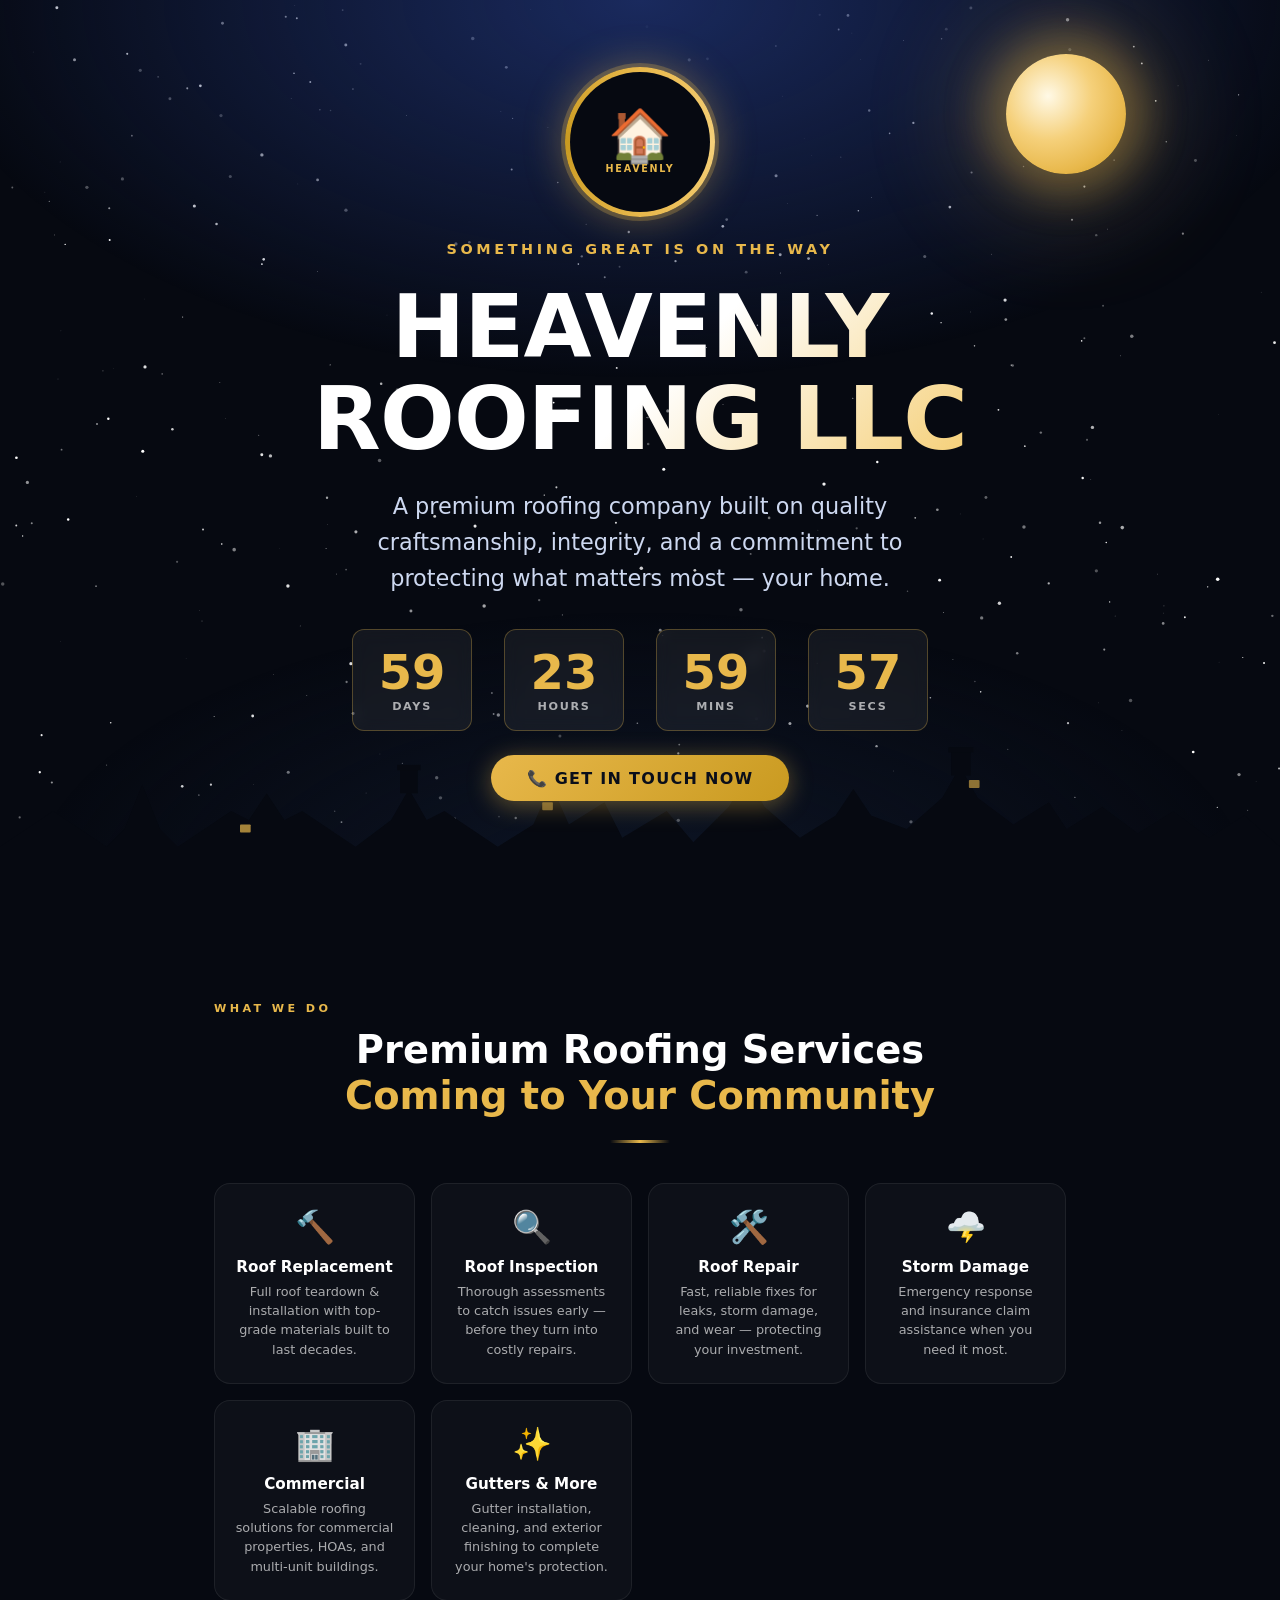
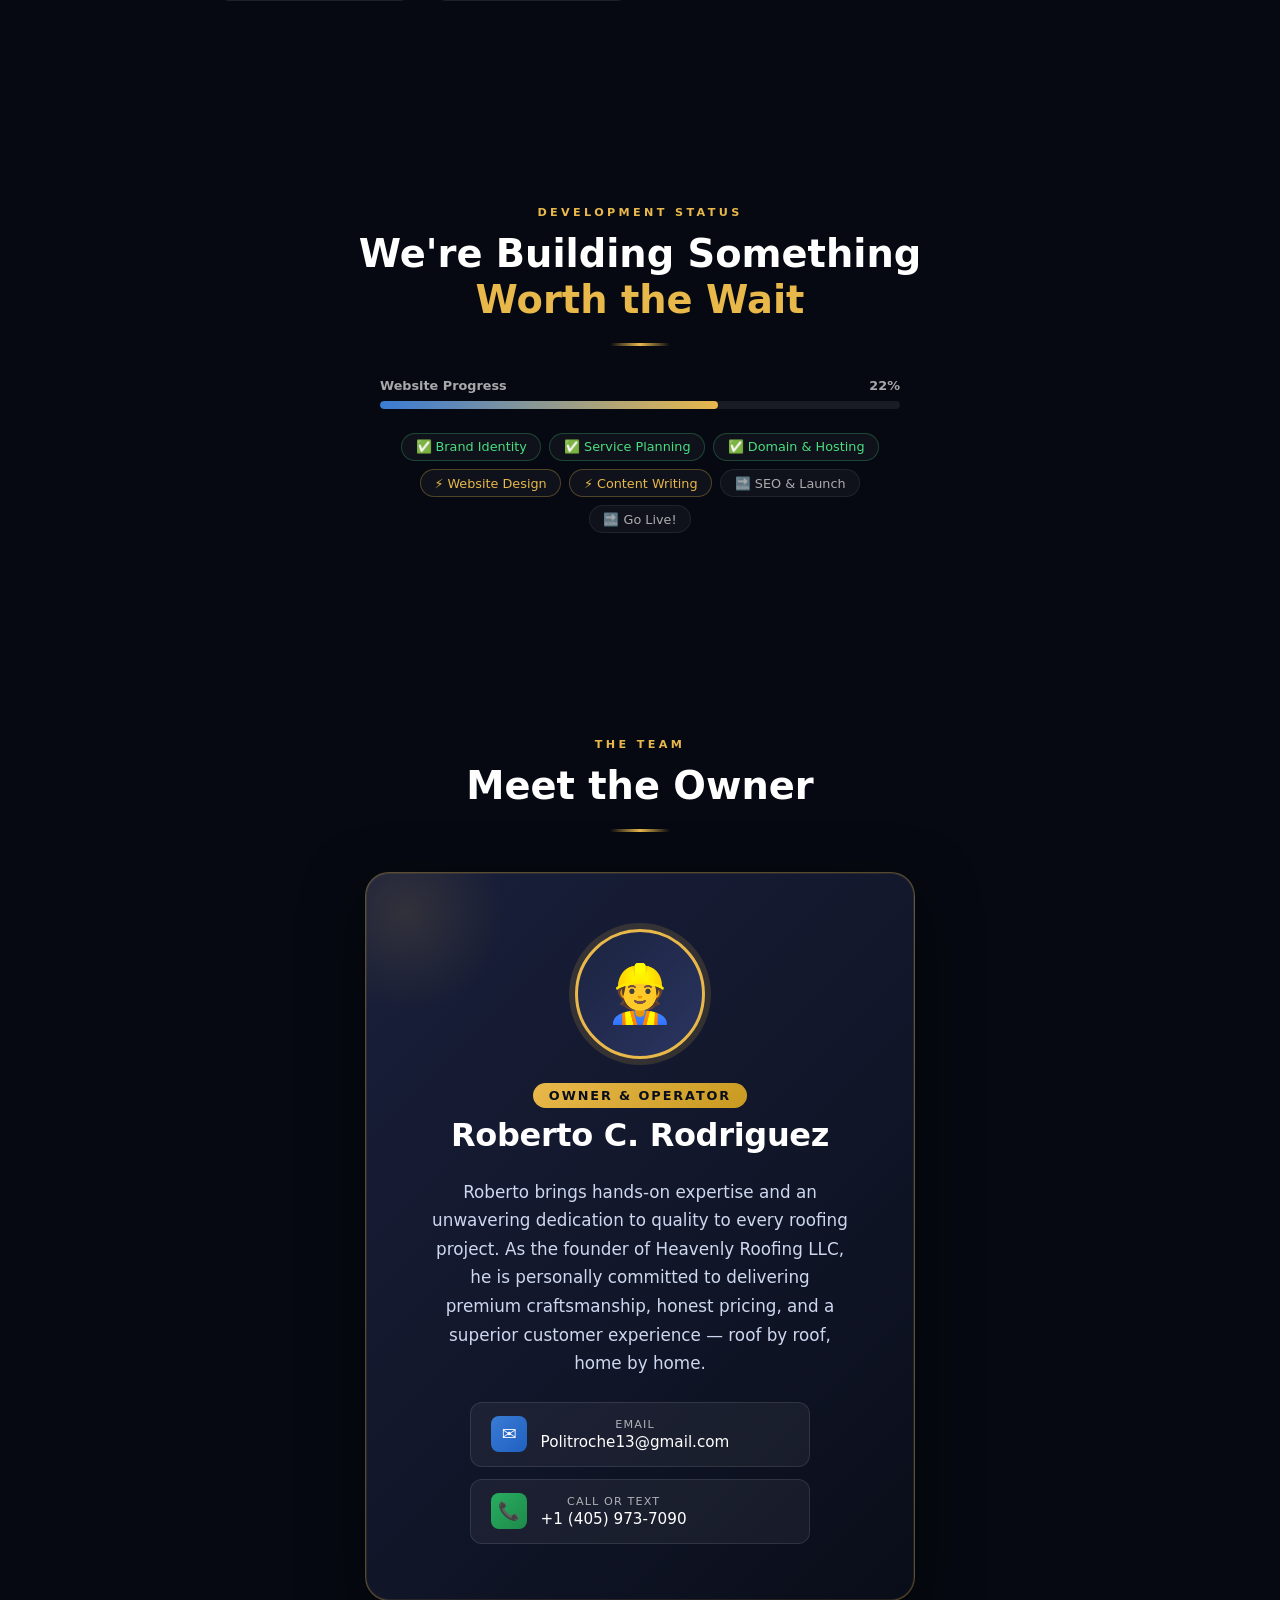
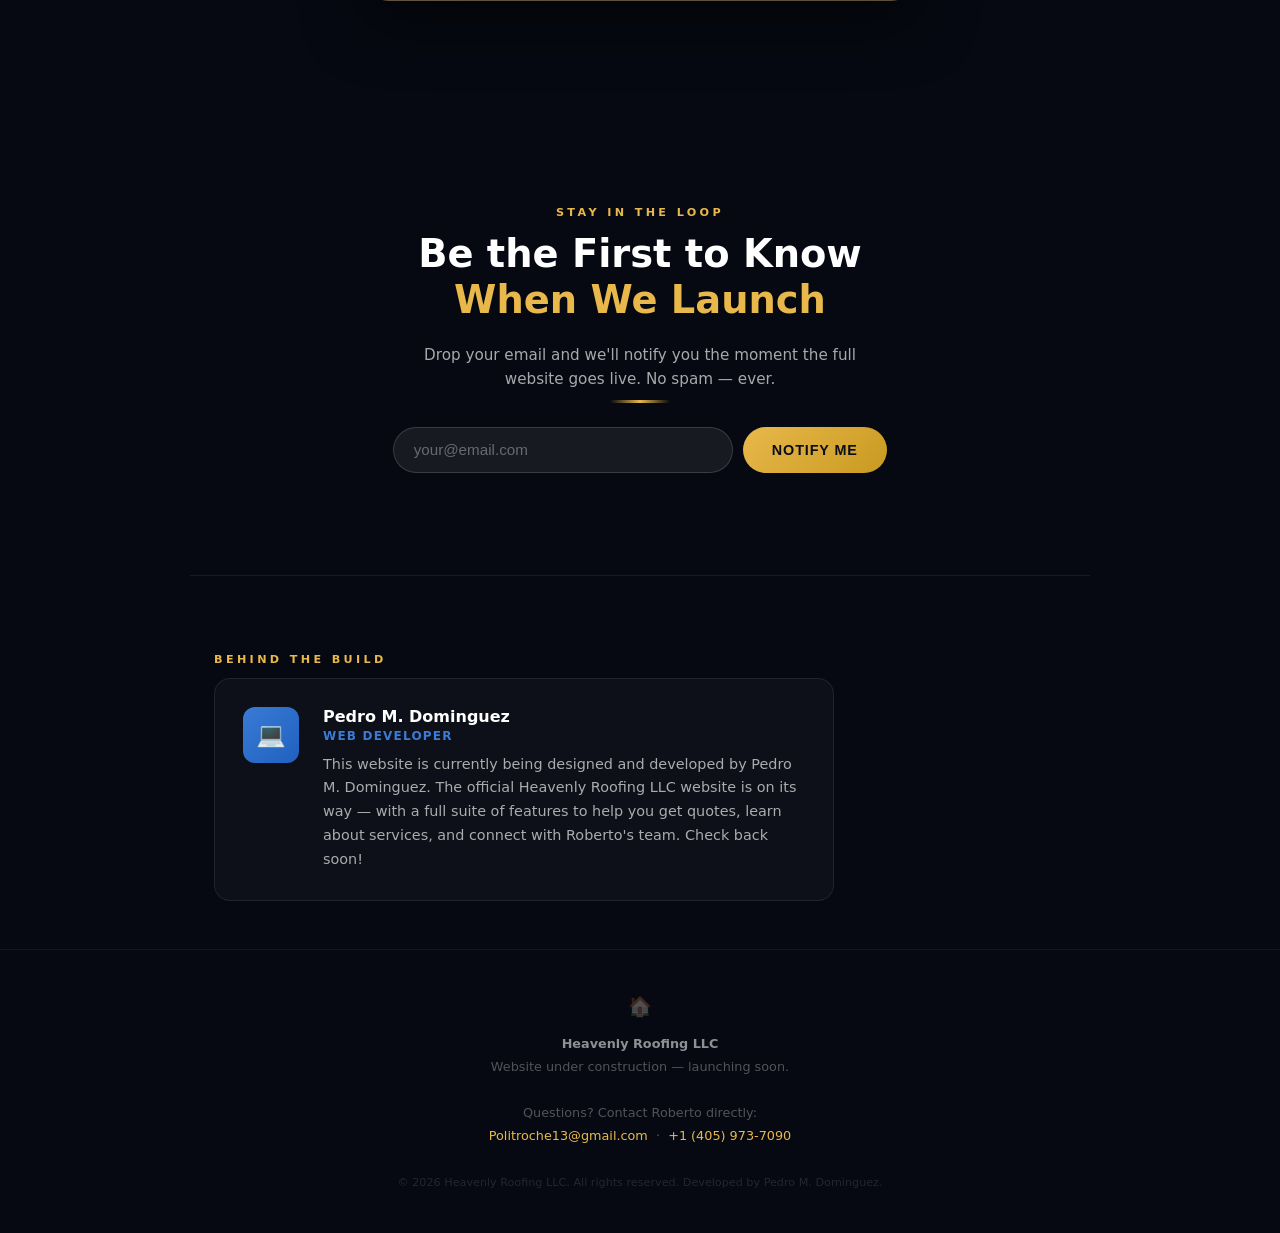
==== teaser.html @ e28bc91e "one person, one paradigm shift" ====
<!DOCTYPE html>
<html lang="en">
<head>
  <meta charset="UTF-8" />
  <meta name="viewport" content="width=device-width, initial-scale=1.0" />
  <title>Heavenly Roofing LLC — Coming Soon</title>
  <style>
    /* ── Reset & Base ─────────────────────────────── */
    *, *::before, *::after { box-sizing: border-box; margin: 0; padding: 0; }
    :root {
      --sky:    #0a0e1a;
      --deep:   #060911;
      --gold:   #e8b84b;
      --gold2:  #f5d07a;
      --slate:  #1c2340;
      --cloud:  #cdd8f0;
      --white:  #ffffff;
      --dim:    rgba(255,255,255,0.65);
      --accent: #3a7bd5;
    }
    html { scroll-behavior: smooth; }
    body {
      font-family: 'Segoe UI', system-ui, -apple-system, sans-serif;
      background: var(--deep);
      color: var(--white);
      min-height: 100vh;
      overflow-x: hidden;
    }

    /* ── Stars ────────────────────────────────────── */
    #stars-canvas {
      position: fixed;
      inset: 0;
      z-index: 0;
      pointer-events: none;
    }

    /* ── Layout Wrapper ───────────────────────────── */
    .page {
      position: relative;
      z-index: 1;
    }

    /* ── Hero ─────────────────────────────────────── */
    .hero {
      min-height: 100svh;
      display: flex;
      flex-direction: column;
      align-items: center;
      justify-content: center;
      text-align: center;
      padding: 2rem 1.5rem 4rem;
      position: relative;
      overflow: hidden;
    }

    /* Sky gradient */
    .hero::before {
      content: '';
      position: absolute;
      inset: 0;
      background: radial-gradient(ellipse 80% 60% at 50% 0%, #1a2a5e 0%, transparent 70%),
                  radial-gradient(ellipse 60% 40% at 50% 100%, #0d1526 0%, transparent 80%);
      z-index: 0;
    }

    /* Moon glow */
    .moon {
      position: absolute;
      top: 6%;
      right: 12%;
      width: clamp(70px, 10vw, 120px);
      aspect-ratio: 1;
      border-radius: 50%;
      background: radial-gradient(circle at 35% 35%, #fff9e6, #f5d07a 40%, #e8b84b 70%, #c99a20);
      box-shadow: 0 0 40px 20px rgba(232,184,75,0.35), 0 0 100px 50px rgba(232,184,75,0.15);
      animation: moonPulse 6s ease-in-out infinite;
      z-index: 1;
    }
    @keyframes moonPulse {
      0%,100% { box-shadow: 0 0 40px 20px rgba(232,184,75,0.35), 0 0 100px 50px rgba(232,184,75,0.12); }
      50%      { box-shadow: 0 0 55px 28px rgba(232,184,75,0.50), 0 0 130px 65px rgba(232,184,75,0.20); }
    }

    /* Roof silhouette at bottom of hero */
    .roofscape {
      position: absolute;
      bottom: 0;
      left: 0;
      width: 100%;
      z-index: 1;
      line-height: 0;
    }
    .roofscape svg { width: 100%; height: auto; display: block; }

    /* Hero content */
    .hero-content {
      position: relative;
      z-index: 2;
      display: flex;
      flex-direction: column;
      align-items: center;
      gap: 1.5rem;
      max-width: 800px;
    }

    /* Logo badge */
    .logo-ring {
      width: clamp(100px, 18vw, 150px);
      aspect-ratio: 1;
      border-radius: 50%;
      background: conic-gradient(var(--gold) 0deg, var(--gold2) 90deg, var(--gold) 180deg, #c99a20 270deg, var(--gold) 360deg);
      display: flex;
      align-items: center;
      justify-content: center;
      box-shadow: 0 0 0 4px rgba(232,184,75,0.25), 0 0 40px rgba(232,184,75,0.4);
      animation: spin 20s linear infinite;
    }
    .logo-inner {
      width: calc(100% - 10px);
      aspect-ratio: 1;
      border-radius: 50%;
      background: var(--deep);
      display: flex;
      flex-direction: column;
      align-items: center;
      justify-content: center;
      gap: 2px;
    }
    .logo-icon { font-size: clamp(2rem, 5vw, 3.2rem); line-height: 1; }
    .logo-text-sm {
      font-size: clamp(0.45rem, 1vw, 0.6rem);
      letter-spacing: 0.18em;
      text-transform: uppercase;
      color: var(--gold);
      font-weight: 700;
    }
    @keyframes spin {
      to { transform: rotate(360deg); }
    }

    .hero-eyebrow {
      font-size: clamp(0.7rem, 2vw, 0.9rem);
      letter-spacing: 0.25em;
      text-transform: uppercase;
      color: var(--gold);
      font-weight: 600;
    }

    .hero-title {
      font-size: clamp(2.4rem, 8vw, 5.5rem);
      font-weight: 900;
      line-height: 1.05;
      text-transform: uppercase;
      letter-spacing: -0.01em;
      background: linear-gradient(135deg, #ffffff 30%, var(--gold2) 55%, #ffffff 80%);
      -webkit-background-clip: text;
      -webkit-text-fill-color: transparent;
      background-clip: text;
      background-size: 200% auto;
      animation: shimmer 4s linear infinite;
    }
    @keyframes shimmer {
      0%   { background-position: 0% center; }
      100% { background-position: 200% center; }
    }

    .hero-sub {
      font-size: clamp(1rem, 2.5vw, 1.4rem);
      color: var(--cloud);
      max-width: 540px;
      line-height: 1.6;
    }

    /* ── Countdown ────────────────────────────────── */
    .countdown-wrap {
      display: flex;
      gap: clamp(0.8rem, 3vw, 2rem);
      justify-content: center;
      margin-top: 0.5rem;
    }
    .count-box {
      display: flex;
      flex-direction: column;
      align-items: center;
      gap: 0.25rem;
      background: rgba(255,255,255,0.06);
      border: 1px solid rgba(232,184,75,0.3);
      border-radius: 12px;
      padding: clamp(0.6rem, 2vw, 1.1rem) clamp(0.8rem, 3vw, 1.6rem);
      backdrop-filter: blur(8px);
      min-width: clamp(60px, 12vw, 90px);
    }
    .count-number {
      font-size: clamp(1.8rem, 5vw, 3rem);
      font-weight: 800;
      color: var(--gold);
      line-height: 1;
      font-variant-numeric: tabular-nums;
    }
    .count-label {
      font-size: clamp(0.55rem, 1.2vw, 0.7rem);
      letter-spacing: 0.15em;
      text-transform: uppercase;
      color: var(--dim);
      font-weight: 600;
    }

    /* ── CTA Button ──────────────────────────────── */
    .btn-cta {
      display: inline-flex;
      align-items: center;
      gap: 0.5rem;
      padding: 0.85rem 2.2rem;
      background: linear-gradient(135deg, var(--gold) 0%, #c99a20 100%);
      color: #0a0e1a;
      font-weight: 800;
      font-size: clamp(0.85rem, 2vw, 1rem);
      letter-spacing: 0.08em;
      text-transform: uppercase;
      border: none;
      border-radius: 50px;
      cursor: pointer;
      text-decoration: none;
      box-shadow: 0 4px 25px rgba(232,184,75,0.4);
      transition: transform 0.2s, box-shadow 0.2s;
    }
    .btn-cta:hover {
      transform: translateY(-2px);
      box-shadow: 0 8px 35px rgba(232,184,75,0.55);
    }

    /* ── Divider ─────────────────────────────────── */
    .section-divider {
      width: 60px;
      height: 3px;
      background: linear-gradient(90deg, transparent, var(--gold), transparent);
      margin: 0 auto;
    }

    /* ── Sections ─────────────────────────────────── */
    section {
      padding: clamp(4rem, 8vw, 7rem) 1.5rem;
      max-width: 900px;
      margin: 0 auto;
    }

    .section-tag {
      font-size: 0.7rem;
      letter-spacing: 0.3em;
      text-transform: uppercase;
      color: var(--gold);
      font-weight: 700;
      margin-bottom: 0.75rem;
    }

    .section-title {
      font-size: clamp(1.6rem, 4vw, 2.4rem);
      font-weight: 800;
      margin-bottom: 1.25rem;
      line-height: 1.2;
    }

    /* ── Owner Card ──────────────────────────────── */
    .owner-section { text-align: center; }

    .owner-card {
      position: relative;
      display: inline-flex;
      flex-direction: column;
      align-items: center;
      gap: 1.5rem;
      background: linear-gradient(135deg, rgba(28,35,64,0.9), rgba(10,14,26,0.95));
      border: 1px solid rgba(232,184,75,0.35);
      border-radius: 24px;
      padding: clamp(2rem, 5vw, 3.5rem) clamp(2rem, 6vw, 4rem);
      max-width: 560px;
      margin: 0 auto;
      box-shadow: 0 20px 60px rgba(0,0,0,0.5), 0 0 0 1px rgba(232,184,75,0.1) inset;
      overflow: hidden;
    }
    .owner-card::before {
      content: '';
      position: absolute;
      top: -60px; left: -60px;
      width: 200px; height: 200px;
      border-radius: 50%;
      background: radial-gradient(circle, rgba(232,184,75,0.12) 0%, transparent 70%);
      pointer-events: none;
    }

    .avatar {
      width: clamp(90px, 18vw, 130px);
      aspect-ratio: 1;
      border-radius: 50%;
      background: linear-gradient(135deg, var(--slate), #2a3560);
      border: 3px solid var(--gold);
      display: flex;
      align-items: center;
      justify-content: center;
      font-size: clamp(2.5rem, 5vw, 3.5rem);
      box-shadow: 0 0 0 6px rgba(232,184,75,0.15);
      flex-shrink: 0;
    }

    .owner-name {
      font-size: clamp(1.4rem, 4vw, 2rem);
      font-weight: 900;
      letter-spacing: -0.01em;
      color: var(--white);
    }
    .owner-title-badge {
      display: inline-block;
      background: linear-gradient(135deg, var(--gold), #c99a20);
      color: #0a0e1a;
      font-size: clamp(0.65rem, 1.5vw, 0.8rem);
      font-weight: 800;
      letter-spacing: 0.15em;
      text-transform: uppercase;
      padding: 0.3rem 1rem;
      border-radius: 50px;
      margin-bottom: 0.5rem;
    }
    .owner-bio {
      font-size: clamp(0.9rem, 2vw, 1.05rem);
      color: var(--cloud);
      line-height: 1.7;
      max-width: 420px;
    }

    /* Contact links */
    .contact-links {
      display: flex;
      flex-direction: column;
      gap: 0.75rem;
      width: 100%;
      max-width: 340px;
    }
    .contact-link {
      display: flex;
      align-items: center;
      gap: 0.85rem;
      padding: 0.85rem 1.25rem;
      background: rgba(255,255,255,0.05);
      border: 1px solid rgba(255,255,255,0.1);
      border-radius: 12px;
      text-decoration: none;
      color: var(--white);
      font-size: clamp(0.85rem, 2vw, 0.95rem);
      font-weight: 500;
      transition: background 0.2s, border-color 0.2s, transform 0.2s;
    }
    .contact-link:hover {
      background: rgba(232,184,75,0.12);
      border-color: rgba(232,184,75,0.5);
      transform: translateX(4px);
    }
    .contact-icon {
      width: 36px;
      height: 36px;
      border-radius: 8px;
      display: flex;
      align-items: center;
      justify-content: center;
      font-size: 1.1rem;
      flex-shrink: 0;
    }
    .icon-email { background: linear-gradient(135deg, #3a7bd5, #2060c0); }
    .icon-phone { background: linear-gradient(135deg, #27ae60, #1e8a4a); }

    /* ── Developer Note ──────────────────────────── */
    .dev-section {
      border-top: 1px solid rgba(255,255,255,0.07);
      padding-top: clamp(3rem, 6vw, 5rem);
    }

    .dev-card {
      display: flex;
      align-items: flex-start;
      gap: 1.5rem;
      background: rgba(255,255,255,0.03);
      border: 1px solid rgba(255,255,255,0.08);
      border-radius: 16px;
      padding: 1.75rem;
      max-width: 620px;
    }
    .dev-avatar {
      width: 56px;
      height: 56px;
      border-radius: 12px;
      background: linear-gradient(135deg, var(--accent), #2060c0);
      display: flex;
      align-items: center;
      justify-content: center;
      font-size: 1.5rem;
      flex-shrink: 0;
    }
    .dev-name {
      font-size: 1rem;
      font-weight: 700;
      color: var(--white);
      margin-bottom: 0.2rem;
    }
    .dev-role {
      font-size: 0.75rem;
      letter-spacing: 0.1em;
      text-transform: uppercase;
      color: var(--accent);
      font-weight: 600;
      margin-bottom: 0.6rem;
    }
    .dev-note {
      font-size: 0.9rem;
      color: var(--dim);
      line-height: 1.65;
    }

    /* ── Progress Bar ────────────────────────────── */
    .progress-section { text-align: center; }
    .progress-label {
      display: flex;
      justify-content: space-between;
      font-size: 0.8rem;
      color: var(--dim);
      margin-bottom: 0.5rem;
      font-weight: 600;
    }
    .progress-bar-bg {
      height: 8px;
      background: rgba(255,255,255,0.08);
      border-radius: 50px;
      overflow: hidden;
      margin-bottom: 0.6rem;
    }
    .progress-bar-fill {
      height: 100%;
      border-radius: 50px;
      background: linear-gradient(90deg, var(--accent), var(--gold));
      width: 0%;
      transition: width 1.8s cubic-bezier(0.25, 1, 0.5, 1);
    }
    .progress-items {
      display: flex;
      flex-wrap: wrap;
      gap: 0.5rem;
      justify-content: center;
      margin-top: 1.5rem;
    }
    .progress-item {
      display: flex;
      align-items: center;
      gap: 0.4rem;
      font-size: 0.8rem;
      color: var(--dim);
      background: rgba(255,255,255,0.04);
      border: 1px solid rgba(255,255,255,0.07);
      border-radius: 50px;
      padding: 0.35rem 0.85rem;
    }
    .progress-item.done { color: #4ade80; border-color: rgba(74,222,128,0.25); }
    .progress-item.active { color: var(--gold); border-color: rgba(232,184,75,0.3); }

    /* ── Notification signup ─────────────────────── */
    .notify-section { text-align: center; }
    .notify-form {
      display: flex;
      gap: 0.6rem;
      justify-content: center;
      flex-wrap: wrap;
      margin-top: 1.5rem;
    }
    .notify-input {
      flex: 1;
      min-width: 220px;
      max-width: 340px;
      padding: 0.85rem 1.2rem;
      background: rgba(255,255,255,0.07);
      border: 1px solid rgba(255,255,255,0.15);
      border-radius: 50px;
      color: var(--white);
      font-size: 0.95rem;
      outline: none;
      transition: border-color 0.2s;
    }
    .notify-input::placeholder { color: rgba(255,255,255,0.35); }
    .notify-input:focus { border-color: var(--gold); }
    .notify-btn {
      padding: 0.85rem 1.8rem;
      background: linear-gradient(135deg, var(--gold) 0%, #c99a20 100%);
      color: #0a0e1a;
      font-weight: 800;
      font-size: 0.9rem;
      letter-spacing: 0.06em;
      text-transform: uppercase;
      border: none;
      border-radius: 50px;
      cursor: pointer;
      transition: transform 0.2s, box-shadow 0.2s;
    }
    .notify-btn:hover { transform: translateY(-2px); box-shadow: 0 6px 20px rgba(232,184,75,0.4); }
    .notify-success {
      display: none;
      margin-top: 1rem;
      color: #4ade80;
      font-size: 0.9rem;
      font-weight: 600;
    }

    /* ── Services Preview ────────────────────────── */
    .services-grid {
      display: grid;
      grid-template-columns: repeat(auto-fit, minmax(200px, 1fr));
      gap: 1rem;
      margin-top: 2rem;
    }
    .service-card {
      background: rgba(255,255,255,0.03);
      border: 1px solid rgba(255,255,255,0.07);
      border-radius: 16px;
      padding: 1.5rem 1.25rem;
      text-align: center;
      transition: border-color 0.3s, background 0.3s, transform 0.3s;
    }
    .service-card:hover {
      border-color: rgba(232,184,75,0.35);
      background: rgba(232,184,75,0.05);
      transform: translateY(-4px);
    }
    .service-emoji { font-size: 2rem; margin-bottom: 0.75rem; display: block; }
    .service-name { font-size: 0.95rem; font-weight: 700; margin-bottom: 0.4rem; }
    .service-desc { font-size: 0.8rem; color: var(--dim); line-height: 1.5; }

    /* ── Footer ──────────────────────────────────── */
    footer {
      border-top: 1px solid rgba(255,255,255,0.06);
      text-align: center;
      padding: 2.5rem 1.5rem;
      color: rgba(255,255,255,0.3);
      font-size: 0.8rem;
      line-height: 1.8;
    }
    footer strong { color: rgba(255,255,255,0.55); }

    /* ── Floating particles ──────────────────────── */
    .particle {
      position: fixed;
      width: 4px; height: 4px;
      border-radius: 50%;
      background: var(--gold);
      opacity: 0;
      pointer-events: none;
      z-index: 0;
      animation: floatUp var(--dur, 8s) var(--delay, 0s) ease-in infinite;
    }
    @keyframes floatUp {
      0%   { opacity: 0; transform: translateY(0) scale(0.5); }
      10%  { opacity: 0.7; }
      80%  { opacity: 0.2; }
      100% { opacity: 0; transform: translateY(-90vh) scale(0); }
    }

    /* ── Scroll reveal ───────────────────────────── */
    .reveal {
      opacity: 0;
      transform: translateY(30px);
      transition: opacity 0.7s ease, transform 0.7s ease;
    }
    .reveal.visible {
      opacity: 1;
      transform: none;
    }

    /* ── Responsive tweaks ───────────────────────── */
    @media (max-width: 480px) {
      .moon { top: 4%; right: 5%; }
      .dev-card { flex-direction: column; }
    }
  </style>
</head>
<body>

<canvas id="stars-canvas"></canvas>

<!-- Floating gold particles -->
<div id="particles"></div>

<div class="page">

  <!-- ── HERO ──────────────────────────────────────── -->
  <div class="hero">
    <div class="moon"></div>

    <div class="hero-content">
      <!-- Logo -->
      <div class="logo-ring">
        <div class="logo-inner">
          <span class="logo-icon">🏠</span>
          <span class="logo-text-sm">Heavenly</span>
        </div>
      </div>

      <div class="hero-eyebrow">Something great is on the way</div>

      <h1 class="hero-title">Heavenly<br>Roofing LLC</h1>

      <p class="hero-sub">
        A premium roofing company built on quality craftsmanship, integrity, and a commitment to protecting what matters most — your home.
      </p>

      <!-- Countdown -->
      <div class="countdown-wrap">
        <div class="count-box">
          <span class="count-number" id="cd-days">00</span>
          <span class="count-label">Days</span>
        </div>
        <div class="count-box">
          <span class="count-number" id="cd-hours">00</span>
          <span class="count-label">Hours</span>
        </div>
        <div class="count-box">
          <span class="count-number" id="cd-mins">00</span>
          <span class="count-label">Mins</span>
        </div>
        <div class="count-box">
          <span class="count-number" id="cd-secs">00</span>
          <span class="count-label">Secs</span>
        </div>
      </div>

      <a href="#contact" class="btn-cta">
        📞 Get In Touch Now
      </a>
    </div>

    <!-- Roofscape silhouette -->
    <div class="roofscape">
      <svg viewBox="0 0 1440 180" xmlns="http://www.w3.org/2000/svg" preserveAspectRatio="none">
        <path d="M0,180 L0,120 L60,80 L120,120 L140,100 L160,50 L180,100 L200,120 L260,80 L280,90 L300,60 L320,90 L340,80 L400,120 L440,90 L460,55 L480,90 L500,80 L560,120 L600,95 L620,50 L640,95 L680,70 L700,110 L750,80 L780,115 L820,75 L840,40 L860,75 L900,110 L940,85 L960,55 L980,85 L1020,100 L1060,65 L1080,30 L1100,65 L1140,95 L1180,70 L1200,100 L1240,75 L1280,105 L1320,80 L1360,110 L1400,85 L1440,120 L1440,180 Z"
              fill="#060911"/>
        <!-- chimney -->
        <rect x="450" y="30" width="20" height="30" fill="#060911"/>
        <rect x="447" y="28" width="26" height="6" fill="#060911"/>
        <rect x="1070" y="10" width="22" height="30" fill="#060911"/>
        <rect x="1067" y="8" width="28" height="6" fill="#060911"/>
        <!-- windows glow -->
        <rect x="270" y="95" width="12" height="9" rx="1" fill="rgba(232,184,75,0.7)"/>
        <rect x="610" y="70" width="12" height="9" rx="1" fill="rgba(232,184,75,0.5)"/>
        <rect x="850" y="55" width="12" height="9" rx="1" fill="rgba(232,184,75,0.7)"/>
        <rect x="1090" y="45" width="12" height="9" rx="1" fill="rgba(232,184,75,0.6)"/>
      </svg>
    </div>
  </div>

  <!-- ── SERVICES PREVIEW ───────────────────────────── -->
  <section class="reveal">
    <p class="section-tag">What We Do</p>
    <h2 class="section-title" style="text-align:center">Premium Roofing Services<br><span style="color:var(--gold)">Coming to Your Community</span></h2>
    <div class="section-divider"></div>
    <div class="services-grid" style="margin-top:2.5rem">
      <div class="service-card">
        <span class="service-emoji">🔨</span>
        <div class="service-name">Roof Replacement</div>
        <div class="service-desc">Full roof teardown &amp; installation with top-grade materials built to last decades.</div>
      </div>
      <div class="service-card">
        <span class="service-emoji">🔍</span>
        <div class="service-name">Roof Inspection</div>
        <div class="service-desc">Thorough assessments to catch issues early — before they turn into costly repairs.</div>
      </div>
      <div class="service-card">
        <span class="service-emoji">🛠️</span>
        <div class="service-name">Roof Repair</div>
        <div class="service-desc">Fast, reliable fixes for leaks, storm damage, and wear — protecting your investment.</div>
      </div>
      <div class="service-card">
        <span class="service-emoji">🌩️</span>
        <div class="service-name">Storm Damage</div>
        <div class="service-desc">Emergency response and insurance claim assistance when you need it most.</div>
      </div>
      <div class="service-card">
        <span class="service-emoji">🏢</span>
        <div class="service-name">Commercial</div>
        <div class="service-desc">Scalable roofing solutions for commercial properties, HOAs, and multi-unit buildings.</div>
      </div>
      <div class="service-card">
        <span class="service-emoji">✨</span>
        <div class="service-name">Gutters &amp; More</div>
        <div class="service-desc">Gutter installation, cleaning, and exterior finishing to complete your home's protection.</div>
      </div>
    </div>
  </section>

  <!-- ── PROGRESS ──────────────────────────────────── -->
  <section class="progress-section reveal">
    <p class="section-tag">Development Status</p>
    <h2 class="section-title">We're Building Something<br><span style="color:var(--gold)">Worth the Wait</span></h2>
    <div class="section-divider" style="margin-bottom:2rem"></div>
    <div style="max-width:520px;margin:0 auto;">
      <div class="progress-label">
        <span>Website Progress</span>
        <span id="pct">0%</span>
      </div>
      <div class="progress-bar-bg">
        <div class="progress-bar-fill" id="prog-fill"></div>
      </div>
      <div class="progress-items">
        <span class="progress-item done">✅ Brand Identity</span>
        <span class="progress-item done">✅ Service Planning</span>
        <span class="progress-item done">✅ Domain &amp; Hosting</span>
        <span class="progress-item active">⚡ Website Design</span>
        <span class="progress-item active">⚡ Content Writing</span>
        <span class="progress-item">🔜 SEO &amp; Launch</span>
        <span class="progress-item">🔜 Go Live!</span>
      </div>
    </div>
  </section>

  <!-- ── OWNER CARD ─────────────────────────────────── -->
  <section id="contact" class="owner-section reveal">
    <p class="section-tag">The Team</p>
    <h2 class="section-title">Meet the Owner</h2>
    <div class="section-divider" style="margin-bottom:2.5rem"></div>

    <div class="owner-card">
      <div class="avatar">👷</div>
      <div>
        <div class="owner-title-badge">Owner &amp; Operator</div>
        <div class="owner-name">Roberto C. Rodriguez</div>
      </div>
      <p class="owner-bio">
        Roberto brings hands-on expertise and an unwavering dedication to quality to every roofing project. As the founder of Heavenly Roofing LLC, he is personally committed to delivering premium craftsmanship, honest pricing, and a superior customer experience — roof by roof, home by home.
      </p>
      <div class="contact-links">
        <a href="mailto:Politroche13@gmail.com" class="contact-link">
          <span class="contact-icon icon-email">✉️</span>
          <div>
            <div style="font-size:0.7rem;color:var(--dim);margin-bottom:2px;text-transform:uppercase;letter-spacing:0.1em">Email</div>
            Politroche13@gmail.com
          </div>
        </a>
        <a href="tel:+14059737090" class="contact-link">
          <span class="contact-icon icon-phone">📞</span>
          <div>
            <div style="font-size:0.7rem;color:var(--dim);margin-bottom:2px;text-transform:uppercase;letter-spacing:0.1em">Call or Text</div>
            +1 (405) 973-7090
          </div>
        </a>
      </div>
    </div>
  </section>

  <!-- ── NOTIFY ─────────────────────────────────────── -->
  <section class="notify-section reveal">
    <p class="section-tag">Stay in the Loop</p>
    <h2 class="section-title">Be the First to Know<br><span style="color:var(--gold)">When We Launch</span></h2>
    <p style="color:var(--dim);max-width:440px;margin:0 auto 0.5rem;line-height:1.6;font-size:0.95rem;">
      Drop your email and we'll notify you the moment the full website goes live. No spam — ever.
    </p>
    <div class="section-divider" style="margin-bottom:0"></div>
    <div class="notify-form">
      <input type="email" class="notify-input" id="notify-email" placeholder="your@email.com" />
      <button class="notify-btn" onclick="submitNotify()">Notify Me</button>
    </div>
    <p class="notify-success" id="notify-success">🎉 You're on the list! We'll reach out when we're ready.</p>
  </section>

  <!-- ── DEVELOPER NOTE ─────────────────────────────── -->
  <section class="dev-section reveal" style="padding-bottom:3rem">
    <p class="section-tag">Behind the Build</p>
    <div class="dev-card">
      <div class="dev-avatar">💻</div>
      <div>
        <div class="dev-name">Pedro M. Dominguez</div>
        <div class="dev-role">Web Developer</div>
        <p class="dev-note">
          This website is currently being designed and developed by Pedro M. Dominguez. The official Heavenly Roofing LLC website is on its way — with a full suite of features to help you get quotes, learn about services, and connect with Roberto's team. Check back soon!
        </p>
      </div>
    </div>
  </section>

  <!-- ── FOOTER ─────────────────────────────────────── -->
  <footer>
    <div style="font-size:1.2rem;margin-bottom:0.5rem">🏠</div>
    <strong>Heavenly Roofing LLC</strong><br>
    Website under construction — launching soon.<br><br>
    Questions? Contact Roberto directly:<br>
    <a href="mailto:Politroche13@gmail.com" style="color:var(--gold);text-decoration:none">Politroche13@gmail.com</a>
    &nbsp;·&nbsp;
    <a href="tel:+14059737090" style="color:var(--gold);text-decoration:none">+1 (405) 973-7090</a><br><br>
    <span style="font-size:0.7rem;opacity:0.4">© 2026 Heavenly Roofing LLC. All rights reserved. Developed by Pedro M. Dominguez.</span>
  </footer>

</div><!-- /.page -->

<script>
  /* ── Stars Canvas ────────────────────────────────── */
  (function () {
    const canvas = document.getElementById('stars-canvas');
    const ctx = canvas.getContext('2d');
    let stars = [];
    let W, H;

    function resize() {
      W = canvas.width  = window.innerWidth;
      H = canvas.height = window.innerHeight;
    }
    function initStars() {
      stars = [];
      const count = Math.floor((W * H) / 3000);
      for (let i = 0; i < count; i++) {
        stars.push({
          x: Math.random() * W,
          y: Math.random() * H,
          r: Math.random() * 1.6 + 0.2,
          a: Math.random(),
          speed: Math.random() * 0.008 + 0.002,
          phase: Math.random() * Math.PI * 2,
        });
      }
    }
    function draw(t) {
      ctx.clearRect(0, 0, W, H);
      stars.forEach(s => {
        const alpha = 0.3 + 0.7 * (0.5 + 0.5 * Math.sin(t * s.speed + s.phase));
        ctx.beginPath();
        ctx.arc(s.x, s.y, s.r, 0, Math.PI * 2);
        ctx.fillStyle = `rgba(255,255,255,${alpha})`;
        ctx.fill();
      });
      requestAnimationFrame(draw);
    }
    resize();
    initStars();
    window.addEventListener('resize', () => { resize(); initStars(); });
    requestAnimationFrame(draw);
  })();

  /* ── Floating Particles ──────────────────────────── */
  (function () {
    const container = document.getElementById('particles');
    for (let i = 0; i < 18; i++) {
      const p = document.createElement('div');
      p.className = 'particle';
      p.style.left = Math.random() * 100 + 'vw';
      p.style.bottom = '-10px';
      p.style.setProperty('--dur', (6 + Math.random() * 10) + 's');
      p.style.setProperty('--delay', (Math.random() * 8) + 's');
      p.style.width = p.style.height = (2 + Math.random() * 4) + 'px';
      container.appendChild(p);
    }
  })();

  /* ── Countdown ───────────────────────────────────── */
  (function () {
    // Launch date: 60 days from now
    const launch = new Date();
    launch.setDate(launch.getDate() + 60);

    function pad(n) { return String(n).padStart(2, '0'); }
    function tick() {
      const diff = launch - Date.now();
      if (diff <= 0) {
        document.getElementById('cd-days').textContent  = '00';
        document.getElementById('cd-hours').textContent = '00';
        document.getElementById('cd-mins').textContent  = '00';
        document.getElementById('cd-secs').textContent  = '00';
        return;
      }
      const days  = Math.floor(diff / 86400000);
      const hours = Math.floor((diff % 86400000) / 3600000);
      const mins  = Math.floor((diff % 3600000) / 60000);
      const secs  = Math.floor((diff % 60000) / 1000);
      document.getElementById('cd-days').textContent  = pad(days);
      document.getElementById('cd-hours').textContent = pad(hours);
      document.getElementById('cd-mins').textContent  = pad(mins);
      document.getElementById('cd-secs').textContent  = pad(secs);
    }
    tick();
    setInterval(tick, 1000);
  })();

  /* ── Progress Bar ────────────────────────────────── */
  (function () {
    const fill = document.getElementById('prog-fill');
    const pct  = document.getElementById('pct');
    const target = 65;
    const io = new IntersectionObserver(entries => {
      entries.forEach(e => {
        if (e.isIntersecting) {
          fill.style.width = target + '%';
          let current = 0;
          const step = () => {
            current = Math.min(current + 1, target);
            pct.textContent = current + '%';
            if (current < target) requestAnimationFrame(step);
          };
          requestAnimationFrame(step);
          io.disconnect();
        }
      });
    }, { threshold: 0.4 });
    io.observe(fill);
  })();

  /* ── Scroll Reveal ───────────────────────────────── */
  (function () {
    const els = document.querySelectorAll('.reveal');
    const io = new IntersectionObserver(entries => {
      entries.forEach(e => {
        if (e.isIntersecting) {
          e.target.classList.add('visible');
          io.unobserve(e.target);
        }
      });
    }, { threshold: 0.12 });
    els.forEach(el => io.observe(el));
  })();

  /* ── Notify Form ─────────────────────────────────── */
  function submitNotify() {
    const input = document.getElementById('notify-email');
    const success = document.getElementById('notify-success');
    const email = input.value.trim();
    if (!email || !/^[^\s@]+@[^\s@]+\.[^\s@]+$/.test(email)) {
      input.style.borderColor = '#f87171';
      input.focus();
      setTimeout(() => { input.style.borderColor = ''; }, 1800);
      return;
    }
    // In a real implementation this would POST to a backend or service
    input.style.display = 'none';
    document.querySelector('.notify-btn').style.display = 'none';
    success.style.display = 'block';
  }

  /* ── Keyboard: Enter on notify input ─────────────── */
  document.getElementById('notify-email').addEventListener('keydown', e => {
    if (e.key === 'Enter') submitNotify();
  });
</script>
</body>
</html>
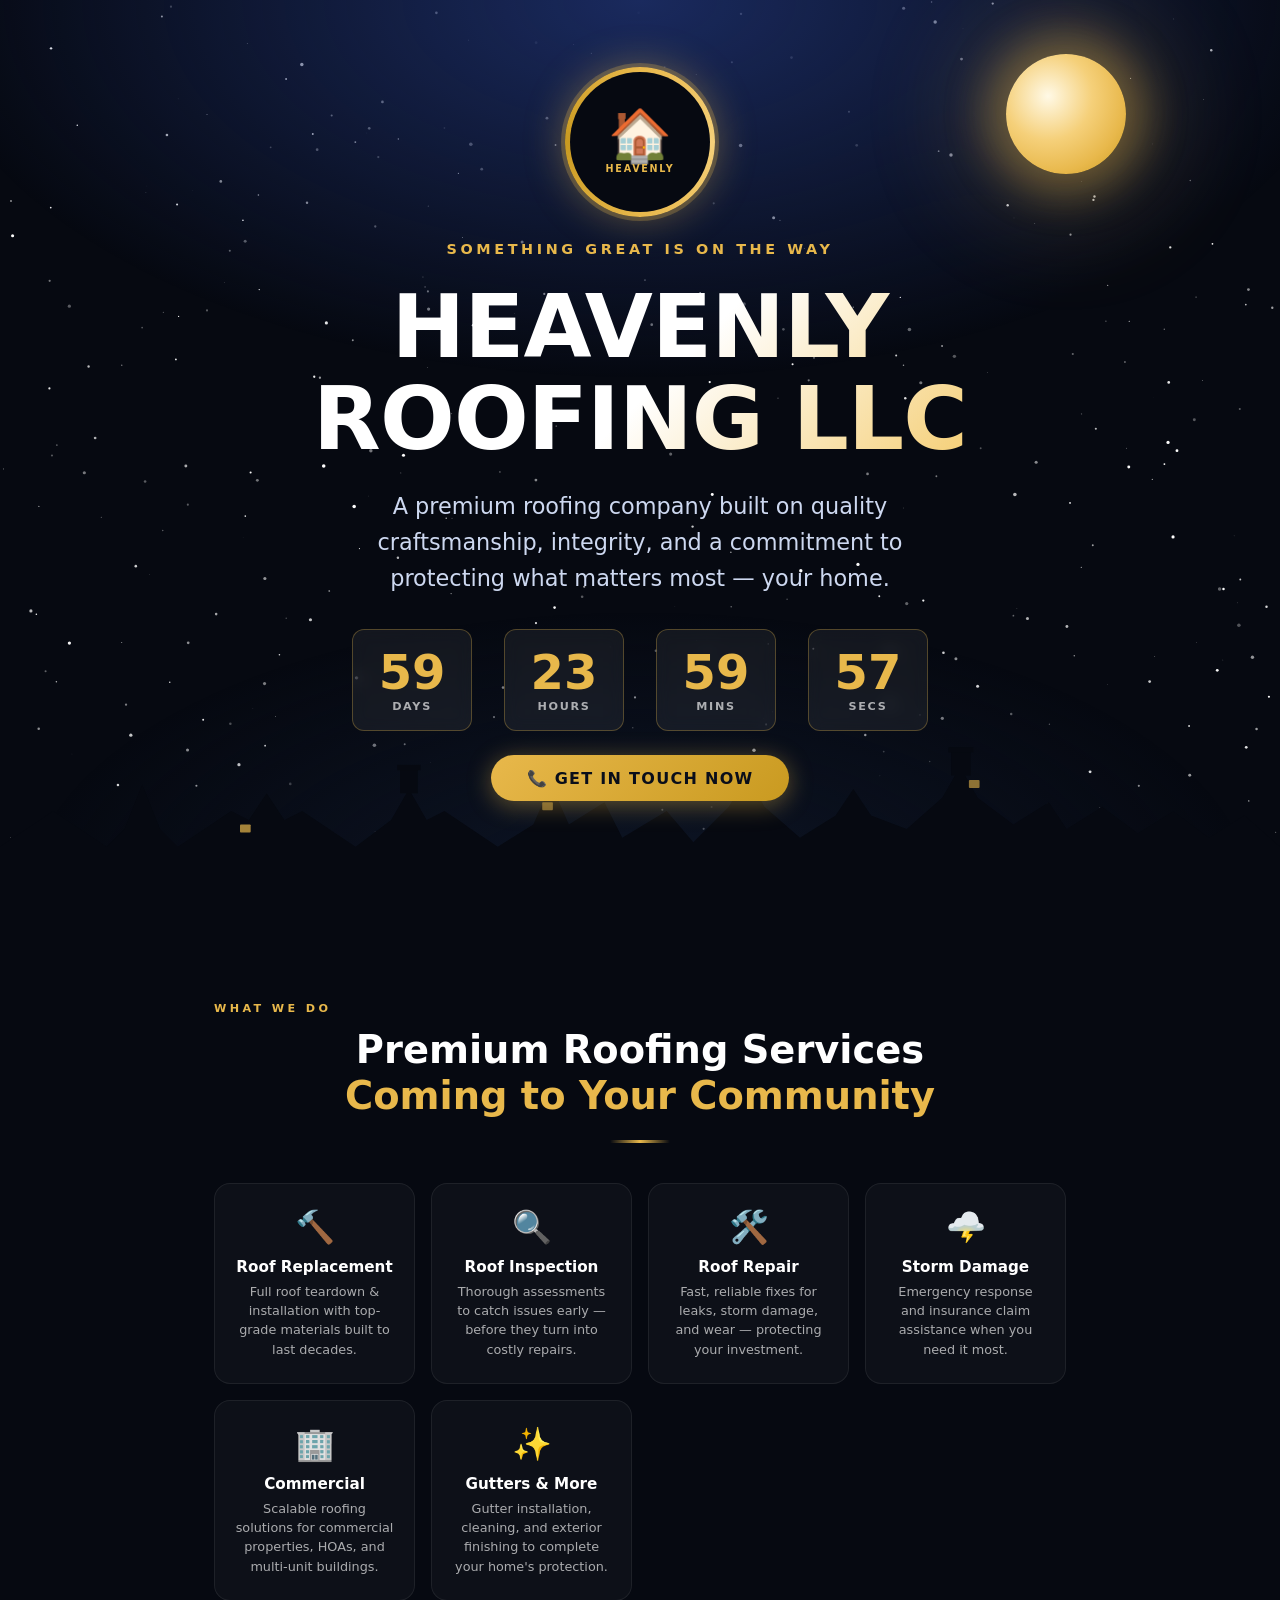
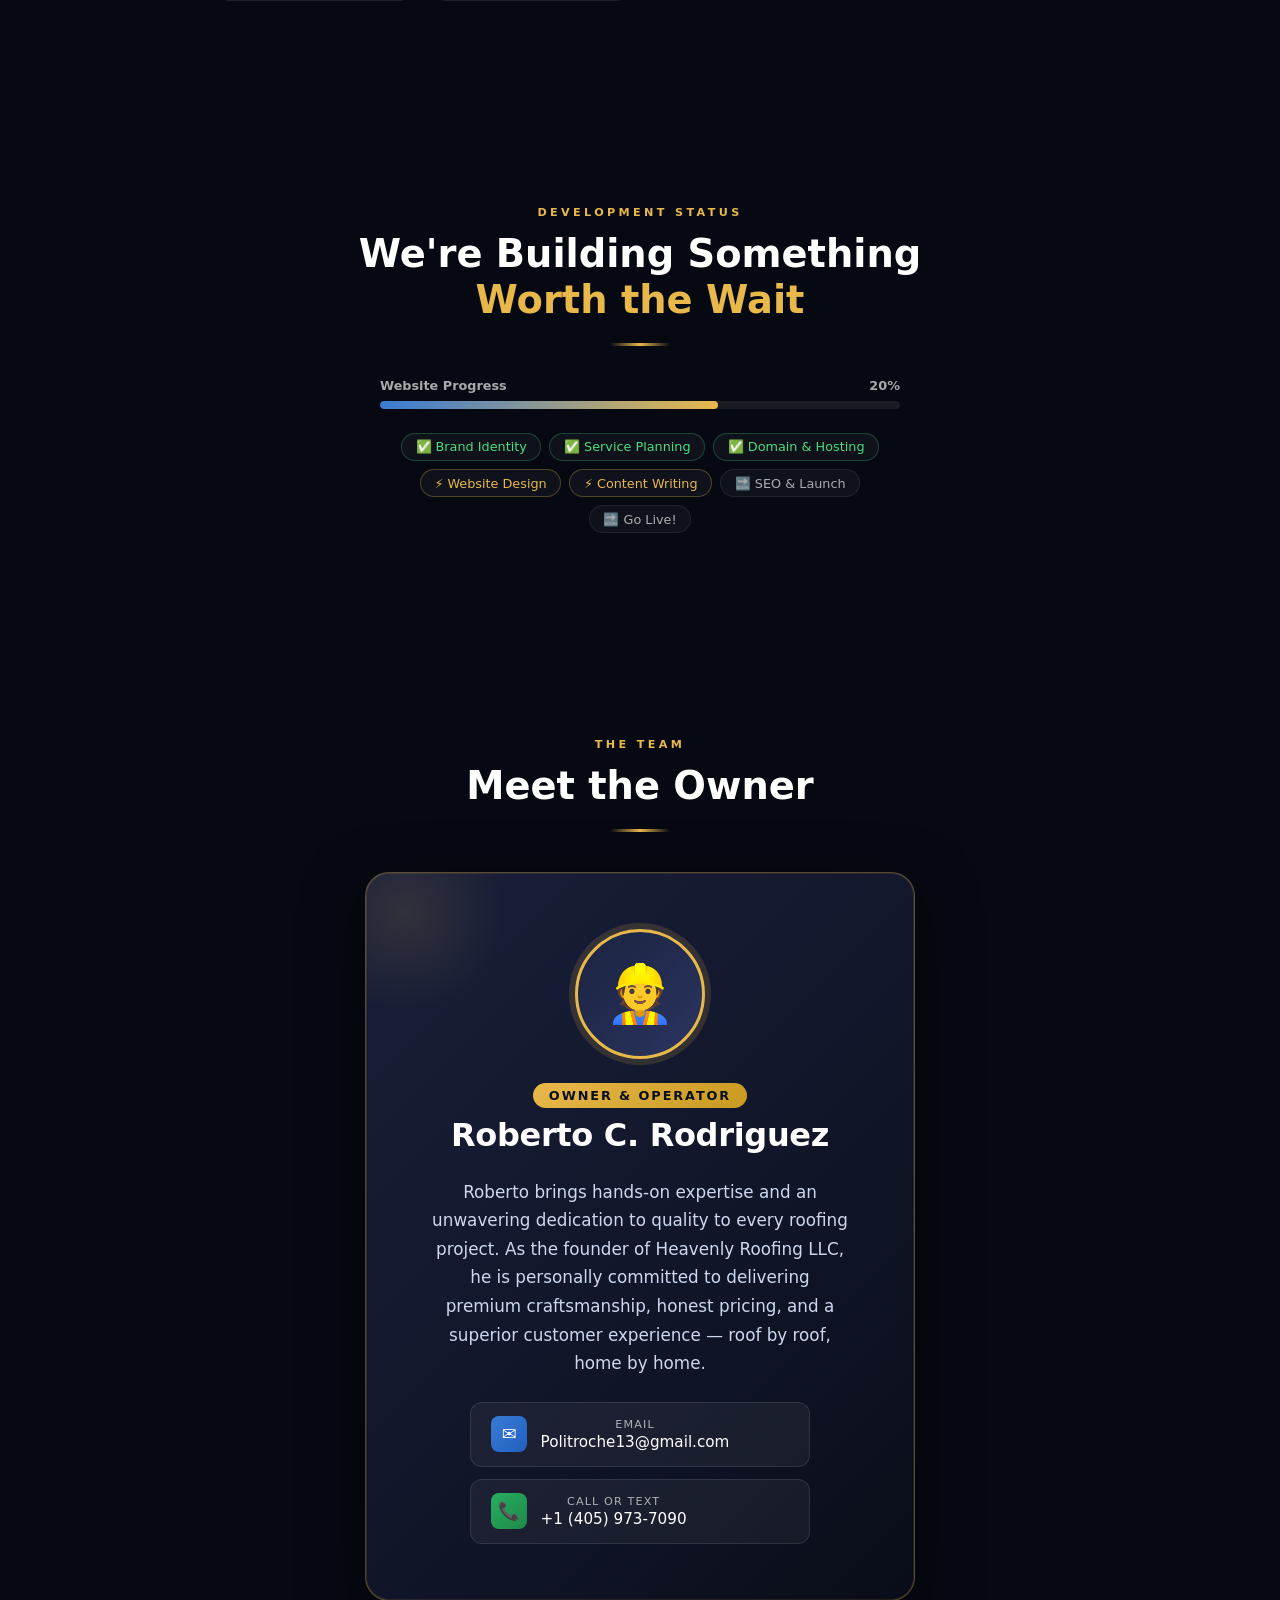
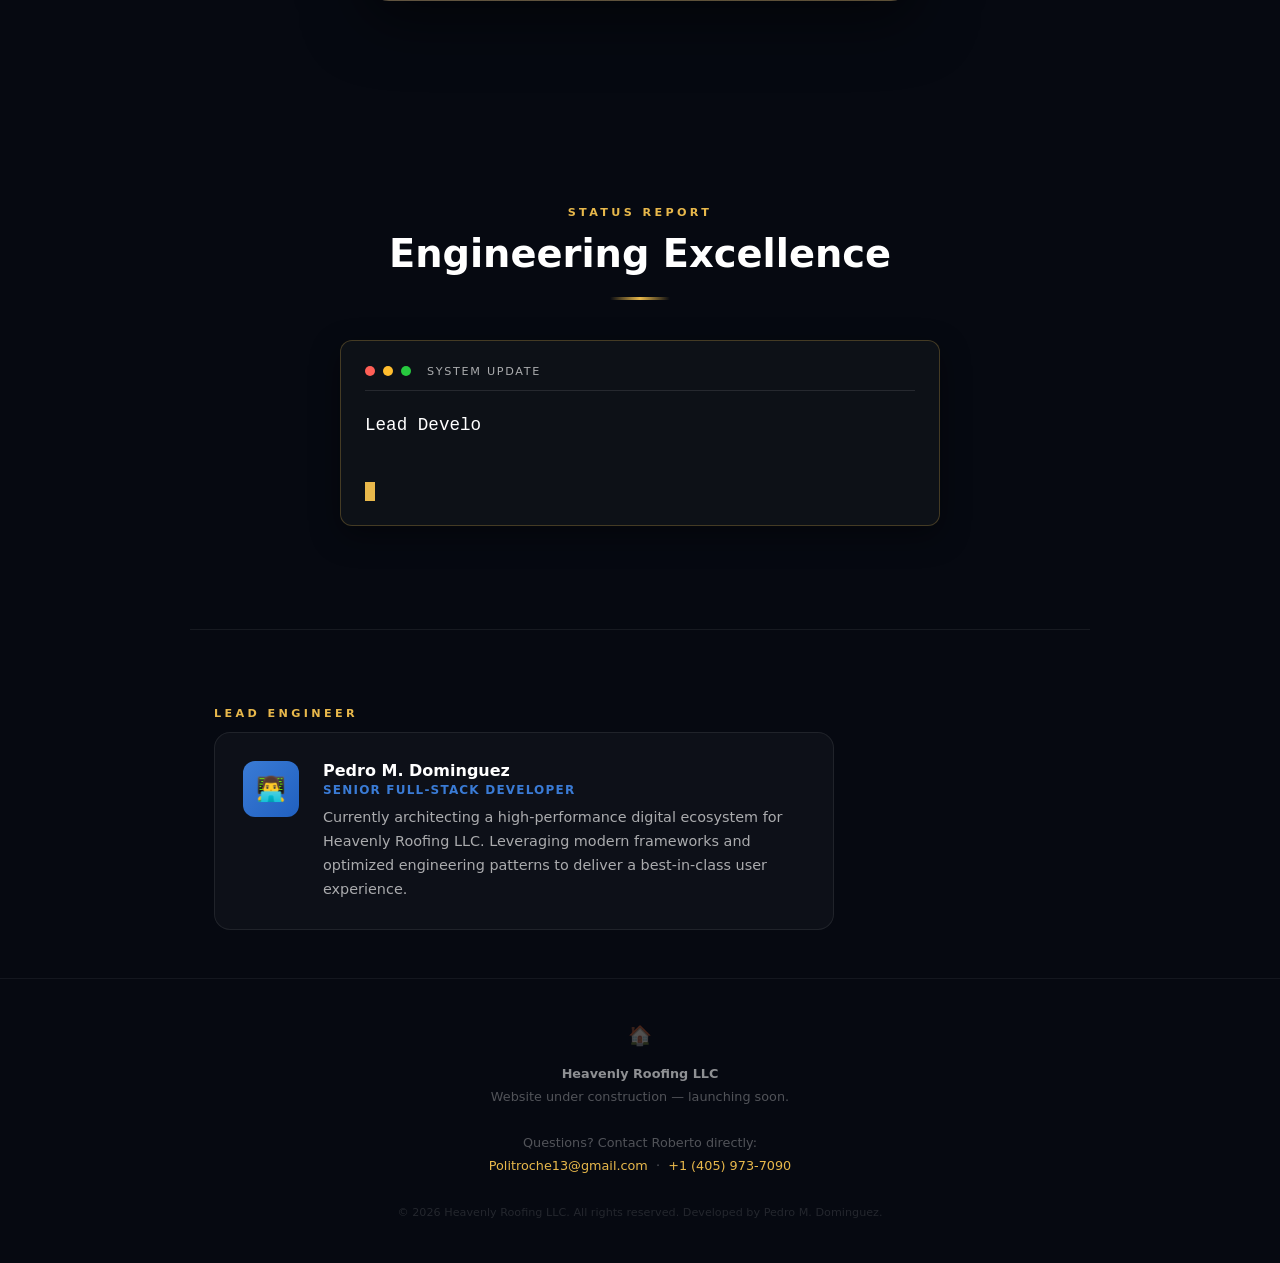
==== commit 19fc021f: "one person, one paradigm shift" ====
--- a/teaser.html
+++ b/teaser.html
@@ -570,6 +570,41 @@
       transform: none;
     }
 
+    @keyframes blink {
+      from, to { opacity: 1; }
+      50%      { opacity: 0; }
+    }
+    .dev-note-container {
+      background: #0d1117;
+      border: 1px solid rgba(232,184,75,0.25);
+      border-radius: 12px;
+      padding: 1.5rem;
+      box-shadow: 0 10px 30px rgba(0,0,0,0.4);
+    }
+    .dev-note-header {
+      display: flex;
+      align-items: center;
+      gap: 0.5rem;
+      margin-bottom: 1.25rem;
+      border-bottom: 1px solid rgba(255,255,255,0.1);
+      padding-bottom: 0.75rem;
+    }
+    .terminal-dot {
+      width: 10px;
+      height: 10px;
+      border-radius: 50%;
+    }
+    .red { background: #ff5f56; }
+    .yellow { background: #ffbd2e; }
+    .green { background: #27c93f; }
+    .terminal-title {
+      font-size: 0.7rem;
+      letter-spacing: 0.15em;
+      text-transform: uppercase;
+      color: var(--dim);
+      margin-left: 0.5rem;
+    }
+
     /* ── Responsive tweaks ───────────────────────── */
     @media (max-width: 480px) {
       .moon { top: 4%; right: 5%; }
@@ -751,29 +786,34 @@
 
   <!-- ── NOTIFY ─────────────────────────────────────── -->
   <section class="notify-section reveal">
-    <p class="section-tag">Stay in the Loop</p>
-    <h2 class="section-title">Be the First to Know<br><span style="color:var(--gold)">When We Launch</span></h2>
-    <p style="color:var(--dim);max-width:440px;margin:0 auto 0.5rem;line-height:1.6;font-size:0.95rem;">
-      Drop your email and we'll notify you the moment the full website goes live. No spam — ever.
-    </p>
-    <div class="section-divider" style="margin-bottom:0"></div>
-    <div class="notify-form">
-      <input type="email" class="notify-input" id="notify-email" placeholder="your@email.com" />
-      <button class="notify-btn" onclick="submitNotify()">Notify Me</button>
+    <p class="section-tag">Status Report</p>
+    <h2 class="section-title">Engineering Excellence</h2>
+    <div class="section-divider" style="margin-bottom:2.5rem"></div>
+    
+    <div class="dev-note-container" style="max-width: 600px; margin: 0 auto; text-align: left;">
+      <div class="dev-note-header">
+        <span class="terminal-dot red"></span>
+        <span class="terminal-dot yellow"></span>
+        <span class="terminal-dot green"></span>
+        <span class="terminal-title">System Update</span>
+      </div>
+      <div class="dev-note-content">
+        <p id="teaser-dev-note" class="typewriter-text" style="font-family: monospace; font-size: 1.1rem; line-height: 1.6; min-height: 4em;"></p>
+        <span class="cursor" style="display: inline-block; width: 10px; height: 1.2em; background: var(--gold); animation: blink 1s step-end infinite; vertical-align: middle;"></span>
+      </div>
     </div>
-    <p class="notify-success" id="notify-success">🎉 You're on the list! We'll reach out when we're ready.</p>
   </section>
 
   <!-- ── DEVELOPER NOTE ─────────────────────────────── -->
   <section class="dev-section reveal" style="padding-bottom:3rem">
-    <p class="section-tag">Behind the Build</p>
+    <p class="section-tag">Lead Engineer</p>
     <div class="dev-card">
-      <div class="dev-avatar">💻</div>
+      <div class="dev-avatar">👨‍💻</div>
       <div>
         <div class="dev-name">Pedro M. Dominguez</div>
-        <div class="dev-role">Web Developer</div>
+        <div class="dev-role">Senior Full-Stack Developer</div>
         <p class="dev-note">
-          This website is currently being designed and developed by Pedro M. Dominguez. The official Heavenly Roofing LLC website is on its way — with a full suite of features to help you get quotes, learn about services, and connect with Roberto's team. Check back soon!
+          Currently architecting a high-performance digital ecosystem for Heavenly Roofing LLC. Leveraging modern frameworks and optimized engineering patterns to deliver a best-in-class user experience.
         </p>
       </div>
     </div>
@@ -917,27 +957,32 @@
     els.forEach(el => io.observe(el));
   })();
 
-  /* ── Notify Form ─────────────────────────────────── */
-  function submitNotify() {
-    const input = document.getElementById('notify-email');
-    const success = document.getElementById('notify-success');
-    const email = input.value.trim();
-    if (!email || !/^[^\s@]+@[^\s@]+\.[^\s@]+$/.test(email)) {
-      input.style.borderColor = '#f87171';
-      input.focus();
-      setTimeout(() => { input.style.borderColor = ''; }, 1800);
-      return;
-    }
-    // In a real implementation this would POST to a backend or service
-    input.style.display = 'none';
-    document.querySelector('.notify-btn').style.display = 'none';
-    success.style.display = 'block';
-  }
-
-  /* ── Keyboard: Enter on notify input ─────────────── */
-  document.getElementById('notify-email').addEventListener('keydown', e => {
-    if (e.key === 'Enter') submitNotify();
-  });
+  /* ── Typewriter Effect ───────────────────────────── */
+  (function() {
+    const el = document.getElementById('teaser-dev-note');
+    if (!el) return;
+    const text = "Lead Developer Pedro M. Dominguez is currently architecting a sophisticated suite of modern features to elevate your digital experience. The next generation of Heavenly Roofing LLC is under construction and will be unveiled shortly.";
+    let i = 0;
+    const speed = 35;
+    
+    function type() {
+      if (i < text.length) {
+        el.textContent += text.charAt(i);
+        i++;
+        setTimeout(type, speed);
+      }
+    }
+
+    const io = new IntersectionObserver(entries => {
+      entries.forEach(e => {
+        if (e.isIntersecting) {
+          type();
+          io.disconnect();
+        }
+      });
+    }, { threshold: 0.5 });
+    io.observe(el);
+  })();
 </script>
 </body>
 </html>
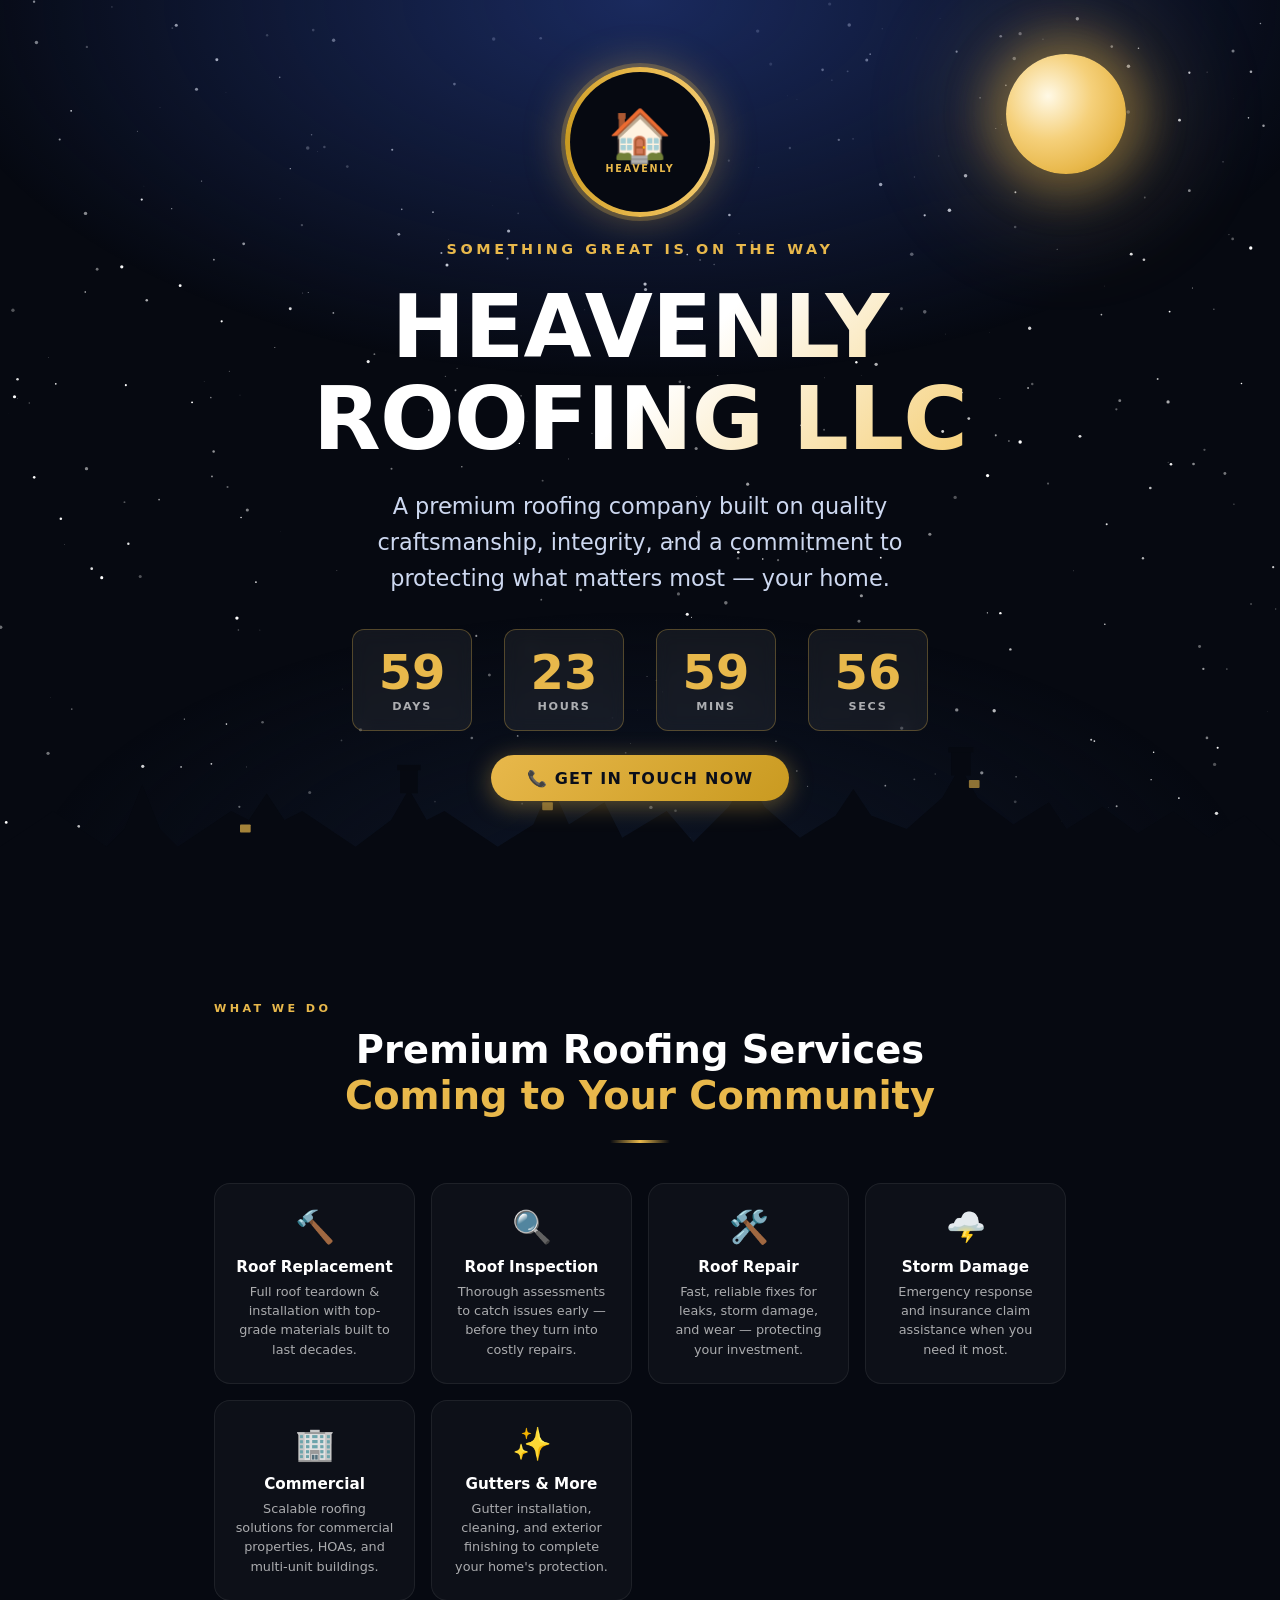
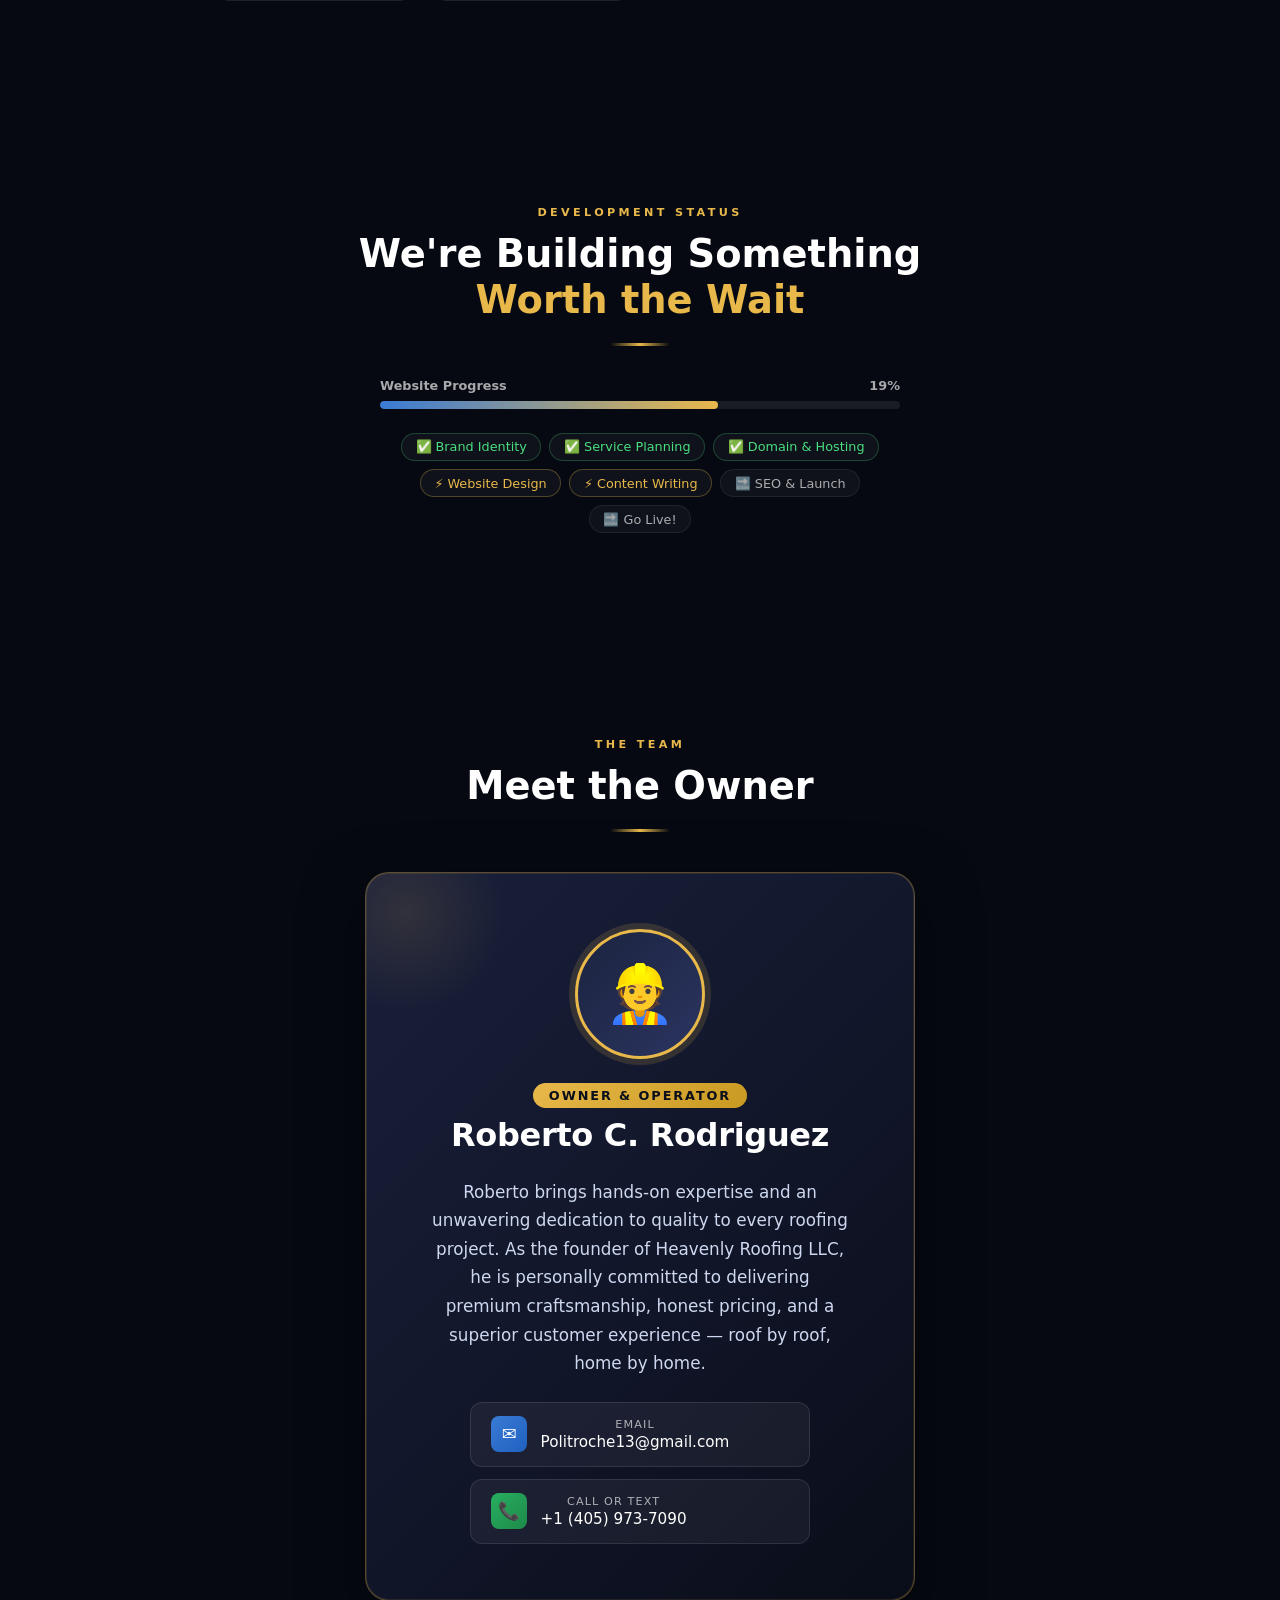
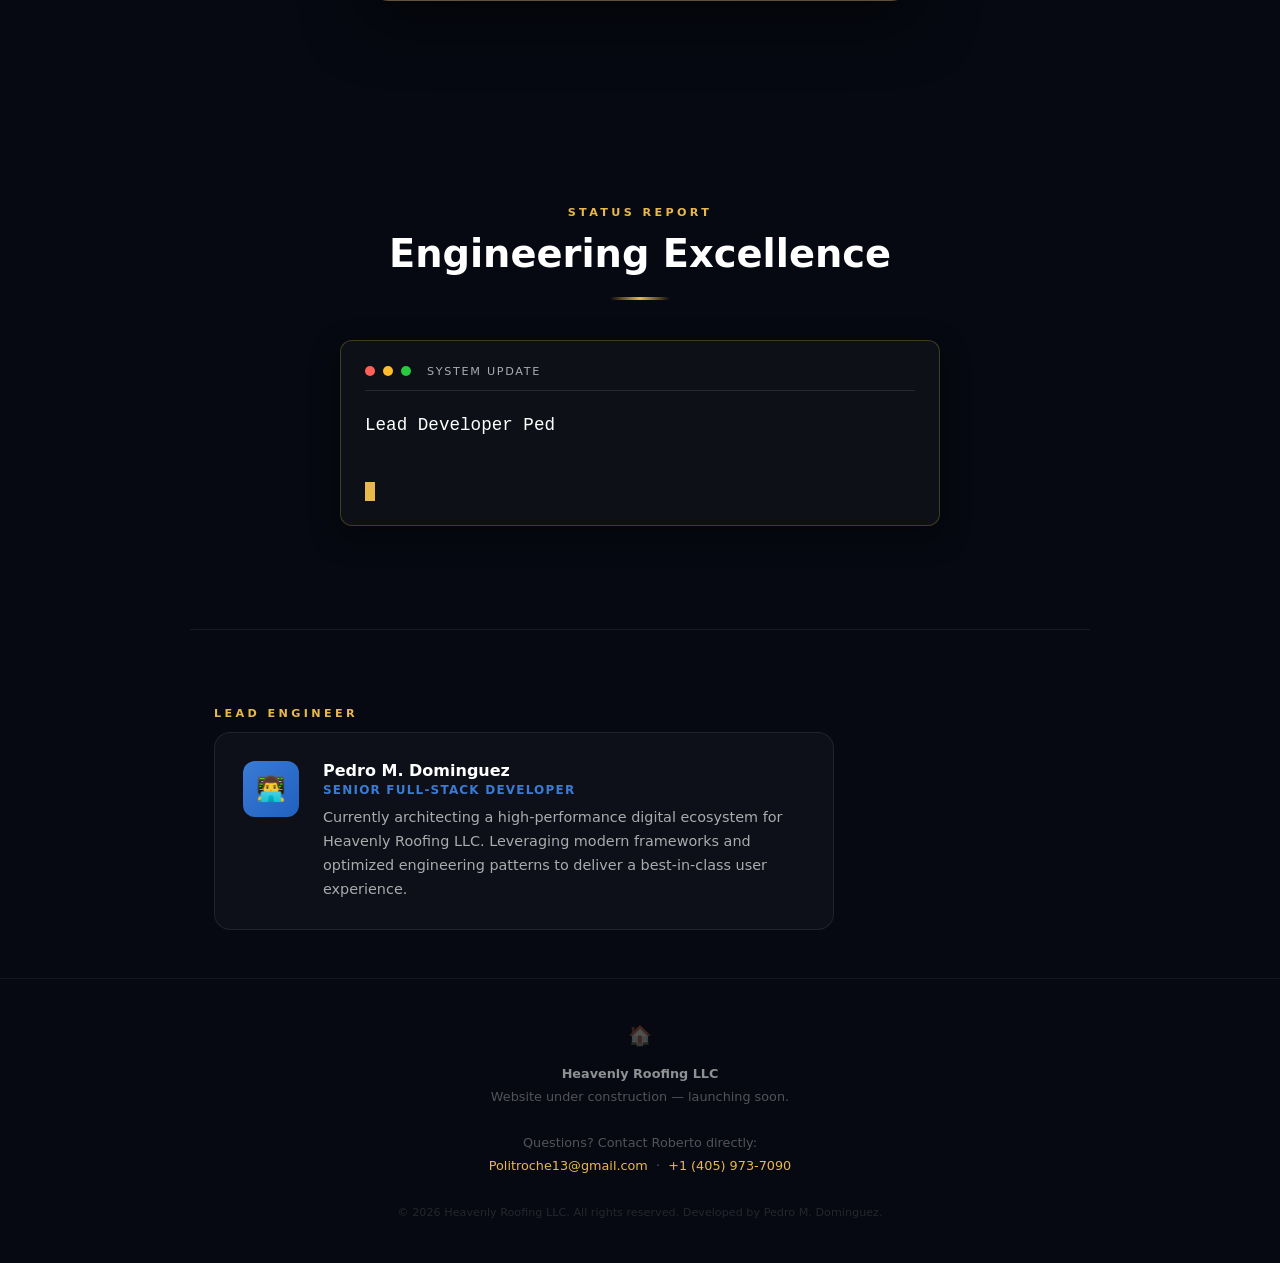
==== commit 9364a59b: "one person, one paradigm shift" ====
--- a/teaser.html
+++ b/teaser.html
@@ -963,14 +963,21 @@
     if (!el) return;
     const text = "Lead Developer Pedro M. Dominguez is currently architecting a sophisticated suite of modern features to elevate your digital experience. The next generation of Heavenly Roofing LLC is under construction and will be unveiled shortly.";
     let i = 0;
+    let isTyping = false;
     const speed = 35;
     
     function type() {
-      if (i < text.length) {
-        el.textContent += text.charAt(i);
-        i++;
-        setTimeout(type, speed);
+      if (isTyping) return;
+      isTyping = true;
+      
+      function next() {
+        if (i < text.length) {
+          el.textContent += text.charAt(i);
+          i++;
+          setTimeout(next, speed);
+        }
       }
+      next();
     }
 
     const io = new IntersectionObserver(entries => {
@@ -980,8 +987,16 @@
           io.disconnect();
         }
       });
-    }, { threshold: 0.5 });
+    }, { threshold: 0.05 });
     io.observe(el);
+
+    // Failsafe
+    setTimeout(() => {
+      if (!isTyping) {
+        type();
+        io.disconnect();
+      }
+    }, 5000);
   })();
 </script>
 </body>
